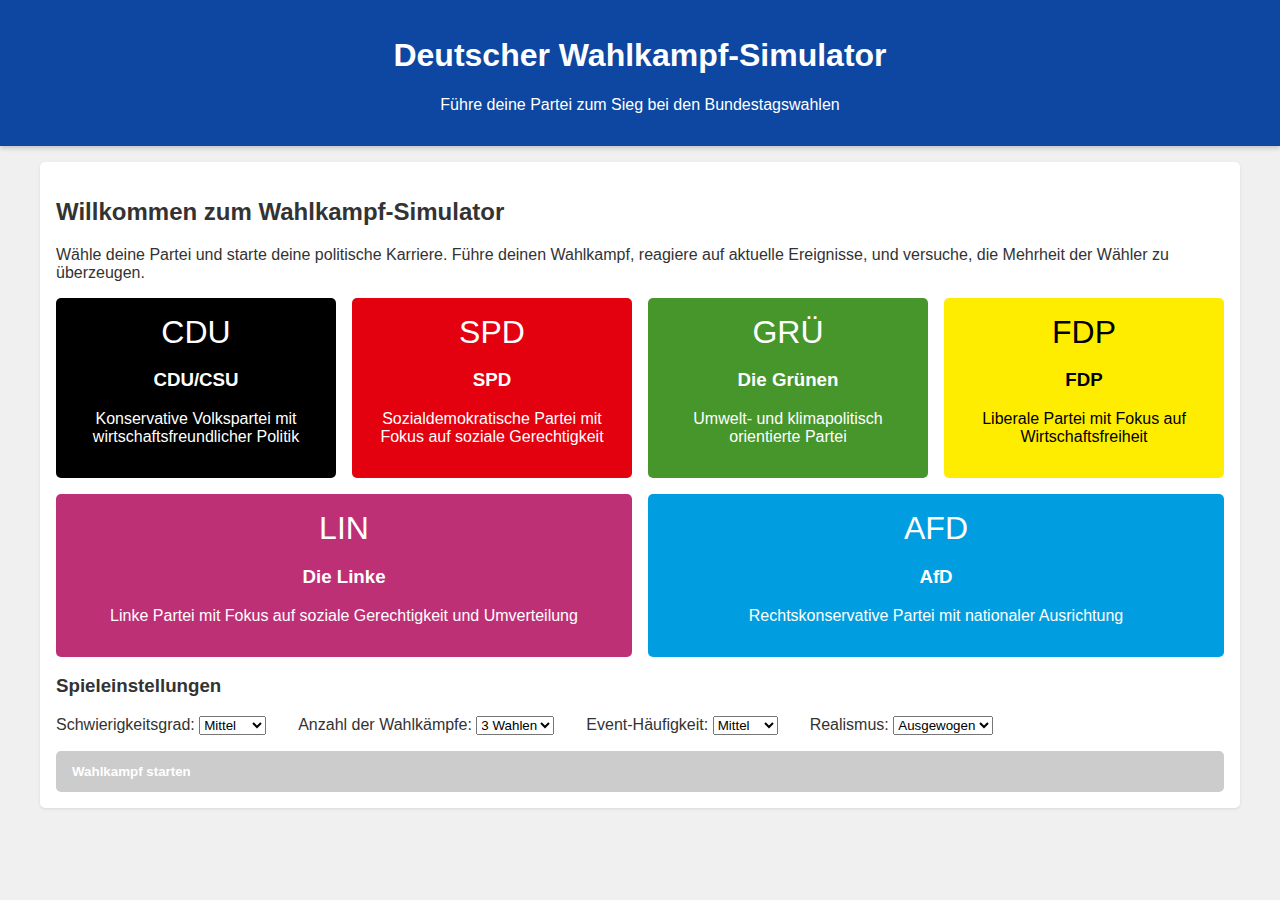
==== WahlkampfSimulator/index.html @ 207a53e6 "Add files via upload" ====
<!DOCTYPE html>
<html lang="de">
<head>
    <meta charset="UTF-8">
    <meta name="viewport" content="width=device-width, initial-scale=1.0">
    <title>Deutscher Wahlkampf-Simulator</title>
    <link rel="stylesheet" href="index.css">
    <link rel="stylesheet" href="staff.css">
</head>
<body>
    <header>
        <h1>Deutscher Wahlkampf-Simulator</h1>
        <p>Führe deine Partei zum Sieg bei den Bundestagswahlen</p>
    </header>
    
    <main>
        <div id="start-screen" class="panel">
            <h2>Willkommen zum Wahlkampf-Simulator</h2>
            <p>Wähle deine Partei und starte deine politische Karriere. Führe deinen Wahlkampf, reagiere auf aktuelle Ereignisse, und versuche, die Mehrheit der Wähler zu überzeugen.</p>
            
            <div class="party-selection">
                <div class="party-card cdu" data-party="cdu" onclick="selectParty('cdu')">
                    <div class="party-icon">CDU</div>
                    <h3>CDU/CSU</h3>
                    <p>Konservative Volkspartei mit wirtschaftsfreundlicher Politik</p>
                </div>
                <div class="party-card spd" data-party="spd" onclick="selectParty('spd')">
                    <div class="party-icon">SPD</div>
                    <h3>SPD</h3>
                    <p>Sozialdemokratische Partei mit Fokus auf soziale Gerechtigkeit</p>
                </div>
                <div class="party-card gruene" data-party="gruene" onclick="selectParty('gruene')">
                    <div class="party-icon">GRÜ</div>
                    <h3>Die Grünen</h3>
                    <p>Umwelt- und klimapolitisch orientierte Partei</p>
                </div>
                <div class="party-card fdp" data-party="fdp" onclick="selectParty('fdp')">
                    <div class="party-icon">FDP</div>
                    <h3>FDP</h3>
                    <p>Liberale Partei mit Fokus auf Wirtschaftsfreiheit</p>
                </div>
                <div class="party-card linke" data-party="linke" onclick="selectParty('linke')">
                    <div class="party-icon">LIN</div>
                    <h3>Die Linke</h3>
                    <p>Linke Partei mit Fokus auf soziale Gerechtigkeit und Umverteilung</p>
                </div>
                <div class="party-card afd" data-party="afd" onclick="selectParty('afd')">
                    <div class="party-icon">AFD</div>
                    <h3>AfD</h3>
                    <p>Rechtskonservative Partei mit nationaler Ausrichtung</p>
                </div>
            </div>
            
            <div class="settings">
                <h3>Spieleinstellungen</h3>
                <div style="display: flex; gap: 2rem; flex-wrap: wrap;">
                    <div>
                        <label for="difficulty">Schwierigkeitsgrad:</label>
                        <select id="difficulty">
                            <option value="easy">Leicht</option>
                            <option value="medium" selected>Mittel</option>
                            <option value="hard">Schwer</option>
                        </select>
                    </div><div>
                        <label for="campaigns">Anzahl der Wahlkämpfe:</label>
                        <select id="campaigns">
                            <option value="1">1 Wahl</option>
                            <option value="3" selected>3 Wahlen</option>
                            <option value="5">5 Wahlen</option>
                        </select>
                    </div>
                    <div>
                        <label for="events">Event-Häufigkeit:</label>
                        <select id="events">
                            <option value="low">Niedrig</option>
                            <option value="medium" selected>Mittel</option>
                            <option value="high">Hoch</option>
                        </select>
                    </div>
                    <div>
                        <label for="realism">Realismus:</label>
                        <select id="realism">
                            <option value="arcade">Arcade</option>
                            <option value="balanced" selected>Ausgewogen</option>
                            <option value="simulation">Simulation</option>
                        </select>
                    </div>
                </div>
            </div>
            
            <button id="start-game" class="action-btn" style="margin-top: 1rem; width: 100%;" onclick="startGame()">Wahlkampf starten</button>
        </div>
        
        <div id="game-screen" class="game-container" style="display: none;">
            <div class="dashboard">
                <div class="main-panel panel">
                    <div class="party-info">
                        <h2 id="party-name">CDU/CSU</h2>
                        <p id="current-turn">Wahlkampf 2025: 18 Monate bis zur Wahl</p>
                    </div>
                    
                    <div class="resources">
                        <div class="resource">
                            <div>Budget</div>
                            <div id="budget">2.500.000 €</div>
                        </div>
                        <div class="resource">
                            <div>Mitglieder</div>
                            <div id="members">300.000</div>
                        </div>
                        <div class="resource">
                            <div>Umfragewerte</div>
                            <div id="polls">32%</div>
                        </div>
                        <div class="resource">
                            <div>Medienresonanz</div>
                            <div id="media">Mittel</div>
                        </div>
                        <div class="resource">
                            <div>Spenden</div>
                            <div id="donations">+ 125.000 €/Monat</div>
                        </div>
                    </div>
                    
                    <h3>Aktionen</h3>
                    <div class="actions">
                        <button class="action-btn" data-action="campaign" onclick="showActionModal('campaign')">
                            Wahlkampfveranstaltung
                            <span>150.000 €</span>
                        </button>
                        <button class="action-btn" data-action="ads" onclick="showActionModal('ads')">
                            Werbekampagne starten
                            <span>250.000 €</span>
                        </button>
                        <button class="action-btn" data-action="policy" onclick="showActionModal('policy')">
                            Positionspapier verfassen
                            <span>50.000 €</span>
                        </button>
                        <button class="action-btn" data-action="recruit" onclick="showActionModal('recruit')">
                            Mitgliederrekrutierung
                            <span>100.000 €</span>
                        </button>
                        <button class="action-btn" data-action="negative" onclick="showActionModal('negative')">
                            Negativkampagne
                            <span>180.000 €</span>
                        </button>
                        <button class="action-btn" data-action="scandal" onclick="showActionModal('scandal')">
                            Skandal bekämpfen
                            <span>200.000 €</span>
                        </button>
                        <button class="action-btn" data-action="fundraiser" onclick="showActionModal('fundraiser')">
                            Spendengala organisieren
                            <span>75.000 €</span>
                        </button>
                        <button class="action-btn" data-action="debate" onclick="showActionModal('debate')">
                            TV-Debatte vorbereiten
                            <span>120.000 €</span>
                        </button>
                        <button class="action-btn" data-action="research" onclick="showActionModal('research')">
                            Meinungsforschung
                            <span>80.000 €</span>
                        </button>
                        <button class="action-btn" data-action="coalition" onclick="showActionModal('coalition')">
                            Koalitionsaussage
                            <span>30.000 €</span>
                        </button>
                    </div>
                    
                    <div class="tab-container">
                        <div class="tabs">
                            <div class="tab active" data-tab="events" onclick="changeTab('events')">Ereignisse</div>
                            <div class="tab" data-tab="staff" onclick="changeTab('staff')">Personal</div>
                            <div class="tab" data-tab="issues" onclick="changeTab('issues')">Themen</div>
                            <div class="tab" data-tab="regions" onclick="changeTab('regions')">Bundesländer</div>
                            <div class="tab" data-tab="relations" onclick="changeTab('relations')">Parteien</div>
                        </div>
                        
                        <div class="tab-content active" data-tab="events">
                            <h3>Aktuelle Ereignisse</h3>
                            <div class="event-log">
                                <div class="log-entry">Der Wahlkampf hat begonnen. Als erste Amtshandlung hast du ein Wahlkampfteam zusammengestellt.</div>
                            </div>
                        </div>
                        
<!-- Staff Section Update -->
<div class="tab-content" data-tab="staff">
    <div class="staff-header">
        <h3>Wahlkampfteam</h3>
        <div class="staff-header-actions">
            <button class="action-btn" onclick="showStaffMarket()">Neues Personal einstellen</button>
            <span class="team-stats">Gesamtstärke: <span id="team-strength">28</span>/40</span>
        </div>
        <p>Organisiere dein Team effektiv, um deine Kampagne zum Erfolg zu führen.</p>
    </div>
    
    <div class="staff-control-panel">
        <div class="staff-filters">
            <select id="staff-sort" onchange="sortStaff()">
                <option value="role">Nach Position</option>
                <option value="skill">Nach Fähigkeit</option>
                <option value="salary">Nach Gehalt</option>
                <option value="exp">Nach Erfahrung</option>
            </select>
            <div class="search-box">
                <input type="text" id="staff-search" placeholder="Personal suchen..." oninput="filterStaff()">
                <i class="search-icon">🔍</i>
            </div>
        </div>
        <div class="staff-budget">
            <div>Personalkosten: <span id="staff-total-cost">130.000 €</span> pro Monat</div>
            <div class="budget-bar">
                <div class="budget-fill" style="width: 35%;"></div>
            </div>
        </div>
    </div>
    
    <div class="staff-container">
        <div class="staff-list" id="active-staff-list">
            <!-- Dynamic content will be generated by JavaScript -->
        </div>
    </div>
    
    <div class="staff-details-panel">
        <h4>Personal-Details</h4>
        <div class="staff-details-content" id="staff-details">
            <p>Wähle eine Person aus, um Details anzuzeigen.</p>
        </div>
    </div>
    
    <div class="staff-training-panel">
        <h4>Personal entwickeln</h4>
        <div class="training-options">
            <button class="training-option" data-type="leadership" onclick="trainStaff('leadership')">
                <div class="training-icon">👔</div>
                <div class="training-info">
                    <span class="training-title">Führungstraining</span>
                    <span class="training-cost">50.000 €</span>
                </div>
            </button>
            <button class="training-option" data-type="media" onclick="trainStaff('media')">
                <div class="training-icon">📱</div>
                <div class="training-info">
                    <span class="training-title">Medientraining</span>
                    <span class="training-cost">35.000 €</span>
                </div>
            </button>
            <button class="training-option" data-type="strategy" onclick="trainStaff('strategy')">
                <div class="training-icon">📊</div>
                <div class="training-info">
                    <span class="training-title">Strategietraining</span>
                    <span class="training-cost">40.000 €</span>
                </div>
            </button>
            <button class="training-option" data-type="field" onclick="trainStaff('field')">
                <div class="training-icon">🚗</div>
                <div class="training-info">
                    <span class="training-title">Feldeinsatztraining</span>
                    <span class="training-cost">25.000 €</span>
                </div>
            </button>
        </div>
    </div>
</div>

<!-- Staff Market Modal -->
<div id="staff-market-modal" class="modal">
    <div class="modal-content staff-market-content">
        <div class="modal-header">
            <h3>Personal einstellen</h3>
            <span class="close-btn" onclick="closeStaffMarket()">&times;</span>
        </div>
        <div class="staff-market-filters">
            <select id="market-filter-role">
                <option value="all">Alle Positionen</option>
                <option value="strategy">Strategen</option>
                <option value="media">Medienprofis</option>
                <option value="field">Kampagnenkoordinatoren</option>
                <option value="finance">Finanzexperten</option>
            </select>
            <div class="market-budget">
                <span>Verfügbares Budget: </span>
                <span id="available-hiring-budget">2.500.000 €</span>
            </div>
        </div>
        
        <div class="staff-candidates-list" id="staff-candidates">
            <!-- Will be populated dynamically -->
        </div>
        
        <div class="staff-market-footer">
            <button class="action-btn" onclick="refreshCandidates()">Neue Kandidaten (25.000 €)</button>
            <button class="action-btn" onclick="closeStaffMarket()">Schließen</button>
        </div>
    </div>
</div>

<!-- Staff Detail Modal -->
<div id="staff-detail-modal" class="modal">
    <div class="modal-content staff-detail-content">
        <div class="modal-header">
            <h3 id="detail-staff-name">Mitarbeiter-Details</h3>
            <span class="close-btn" onclick="closeStaffDetailModal()">&times;</span>
        </div>
        <div class="staff-detail-container" id="detail-container">
            <!-- Will be populated dynamically -->
        </div>
        <div class="staff-detail-footer">
            <button class="action-btn danger-btn" id="fire-staff-btn" onclick="fireStaff()">Entlassen</button>
            <button class="action-btn" onclick="closeStaffDetailModal()">Schließen</button>
        </div>
    </div>
</div>
                        
                        <div class="tab-content" data-tab="issues">
                            <h3>Politische Themen</h3>
                            <p>Positioniere deine Partei zu wichtigen Themen und reagiere auf aktuelle Debatten.</p>
                            
                            <div class="issue-grid">
                                <div class="issue-card" data-issue="economy">
                                    <div class="issue-title">Wirtschaft & Steuern</div>
                                    <div class="issue-description">Aktuelle Position: Steuerentlastungen für mittlere Einkommen, Förderung des Mittelstands</div>
                                </div>
                                <div class="issue-card" data-issue="environment">
                                    <div class="issue-title">Umwelt & Klima</div>
                                    <div class="issue-description">Aktuelle Position: Moderate Klimapolitik mit Fokus auf Innovation statt Verbote</div>
                                </div>
                                <div class="issue-card" data-issue="social">
                                    <div class="issue-title">Soziales & Rente</div>
                                    <div class="issue-description">Aktuelle Position: Beibehaltung des aktuellen Rentensystems mit kleinen Anpassungen</div>
                                </div>
                                <div class="issue-card" data-issue="security">
                                    <div class="issue-title">Innere Sicherheit</div>
                                    <div class="issue-description">Aktuelle Position: Stärkung von Polizei und Sicherheitsbehörden</div>
                                </div>
                                <div class="issue-card" data-issue="migration">
                                    <div class="issue-title">Migration</div>
                                    <div class="issue-description">Aktuelle Position: Gesteuerte Einwanderung nach wirtschaftlichen Kriterien</div>
                                </div>
                                <div class="issue-card" data-issue="digital">
                                    <div class="issue-title">Digitalisierung</div>
                                    <div class="issue-description">Aktuelle Position: Ausbau der digitalen Infrastruktur, Förderung von Startups</div>
                                </div>
                            </div>
                        </div>
                        
                        <div class="tab-content" data-tab="regions">
                            <h3>Bundesländer</h3>
                            <p>Verfolge deine Umfragewerte in den verschiedenen Bundesländern und plane regionale Kampagnen.</p>
                            
                            <div class="states-map">
                                <div class="state">
                                    <div class="state-name">Bayern</div>
                                    <div class="state-value">45% Zustimmung</div>
                                </div>
                                <div class="state">
                                    <div class="state-name">Baden-Württemberg</div>
                                    <div class="state-value">38% Zustimmung</div>
                                </div>
                                <div class="state">
                                    <div class="state-name">NRW</div>
                                    <div class="state-value">33% Zustimmung</div>
                                </div>
                                <div class="state">
                                    <div class="state-name">Hessen</div>
                                    <div class="state-value">35% Zustimmung</div>
                                </div>
                                <div class="state">
                                    <div class="state-name">Niedersachsen</div>
                                    <div class="state-value">28% Zustimmung</div>
                                </div>
                                <div class="state">
                                    <div class="state-name">Rheinland-Pfalz</div>
                                    <div class="state-value">30% Zustimmung</div>
                                </div>
                                <div class="state">
                                    <div class="state-name">Sachsen</div>
                                    <div class="state-value">27% Zustimmung</div>
                                </div>
                                <div class="state">
                                    <div class="state-name">Brandenburg</div>
                                    <div class="state-value">22% Zustimmung</div>
                                </div>
                                <div class="state">
                                    <div class="state-name">Sachsen-Anhalt</div>
                                    <div class="state-value">25% Zustimmung</div>
                                </div>
                                <div class="state">
                                    <div class="state-name">Thüringen</div>
                                    <div class="state-value">24% Zustimmung</div>
                                </div>
                                <div class="state">
                                    <div class="state-name">Schleswig-Holstein</div>
                                    <div class="state-value">31% Zustimmung</div>
                                </div>
                                <div class="state">
                                    <div class="state-name">Saarland</div>
                                    <div class="state-value">34% Zustimmung</div>
                                </div>
                                <div class="state">
                                    <div class="state-name">Berlin</div>
                                    <div class="state-value">18% Zustimmung</div>
                                </div>
                                <div class="state">
                                    <div class="state-name">Bremen</div>
                                    <div class="state-value">22% Zustimmung</div>
                                </div>
                                <div class="state">
                                    <div class="state-name">Hamburg</div>
                                    <div class="state-value">26% Zustimmung</div>
                                </div>
                                <div class="state">
                                    <div class="state-name">Mecklenburg-Vorpommern</div>
                                    <div class="state-value">23% Zustimmung</div>
                                </div>
                            </div>
                        </div>
                        
                        <!-- Parteibeziehungen Tab -->
                        <div class="tab-content" data-tab="relations">
                            <h3>Parteibeziehungen</h3>
                            <p>Übersicht über deine Beziehungen zu anderen Parteien und Koalitionsausschlüsse.</p>
                            
                            <div id="party-relations">
                                <!-- Wird dynamisch mit Beziehungen zu anderen Parteien gefüllt -->
                            </div>
                            
                            <div class="coalition-tab">
                                <h4>Koalitionsausschlüsse</h4>
                                <p>Aktuelle Ausschlüsse: <span id="coalition-exclusions">Keine</span></p>
                                
                                <div class="coalition-exclusion-options">
                                    <!-- Wird dynamisch mit möglichen Koalitionsausschlüssen gefüllt -->
                                </div>
                            </div>
                        </div>
                    </div>
                </div>
                
                <div class="sidebar panel">
                    <h3>Aktuelle Umfragen</h3>
                    <div class="poll-results">
                        <div class="poll-bar">
                            <div class="poll-label">CDU/CSU</div>
                            <div class="poll-progress">
                                <div class="progress-bar cdu" style="width: 32%;"></div>
                            </div>
                            <div class="poll-percentage">32%</div>
                        </div>
                        <div class="poll-bar">
                            <div class="poll-label">SPD</div>
                            <div class="poll-progress">
                                <div class="progress-bar spd" style="width: 25%;"></div>
                            </div>
                            <div class="poll-percentage">25%</div>
                        </div>
                        <div class="poll-bar">
                            <div class="poll-label">Grüne</div>
                            <div class="poll-progress">
                                <div class="progress-bar gruene" style="width: 18%;"></div>
                            </div>
                            <div class="poll-percentage">18%</div>
                        </div>
                        <div class="poll-bar">
                            <div class="poll-label">FDP</div>
                            <div class="poll-progress">
                                <div class="progress-bar fdp" style="width: 10%;"></div>
                            </div>
                            <div class="poll-percentage">10%</div>
                        </div>
                        <div class="poll-bar">
                            <div class="poll-label">AfD</div>
                            <div class="poll-progress">
                                <div class="progress-bar afd" style="width: 10%;"></div>
                            </div>
                            <div class="poll-percentage">10%</div>
                        </div>
                        <div class="poll-bar">
                            <div class="poll-label">Linke</div>
                            <div class="poll-progress">
                                <div class="progress-bar linke" style="width: 5%;"></div>
                            </div>
                            <div class="poll-percentage">5%</div>
                        </div>
                    </div>
                    
                    <div style="margin-top: 2rem;">
                        <h3>Kalender</h3>
                        <div id="calendar-info">
                            <strong>Monat:</strong> Januar 2025<br>
                            <strong>Zeit bis zur Wahl:</strong> 18 Monate<br>
                            <strong>Nächste Debatte:</strong> In 3 Monaten<br>
                            <strong>Wichtige Ereignisse:</strong> Parteitag in 2 Monaten
                        </div>
                    </div>
                    
                    <div style="margin-top: 1rem; display: flex; justify-content: flex-end;">
                        <button id="next-turn" class="action-btn" onclick="nextTurn()">Nächster Monat →</button>
                    </div>
                </div>
            </div>
        </div>
        
        <!-- Modals -->
        <div id="event-modal" class="modal">
            <div class="modal-content">
                <div class="modal-header">
                    <h3>Neues Ereignis</h3>
                    <span class="close-btn" onclick="closeModals()">&times;</span>
                </div>
                <div id="event-content">
                    <!-- Dynamisch befüllt je nach Ereignis -->
                </div>
            </div>
        </div>
        
        <div id="action-modal" class="modal">
            <div class="modal-content">
                <div class="modal-header">
                    <h3 id="action-title">Aktion durchführen</h3>
                    <span class="close-btn" onclick="closeModals()">&times;</span>
                </div>
                <div id="action-content">
                    <!-- Dynamisch befüllt je nach Aktion -->
                </div>
            </div>
        </div>
        
        <div id="election-modal" class="modal">
            <div class="modal-content">
                <div class="modal-header">
                    <h3>Wahlergebnisse</h3>
                    <span class="close-btn" onclick="closeModals()">&times;</span>
                </div>
                <div class="election-results">
                    <div class="winner-banner">
                        <h2>Wahlergebnis 2025</h2>
                        <h3>CDU/CSU wird stärkste Kraft mit 33.5%</h3>
                    </div>
                    
                    <div class="poll-results">
                        <div class="poll-bar">
                            <div class="poll-label">CDU/CSU</div>
                            <div class="poll-progress">
                                <div class="progress-bar cdu" style="width: 33.5%;"></div>
                            </div>
                            <div class="poll-percentage">33.5%</div>
                        </div>
                        <div class="poll-bar">
                            <div class="poll-label">SPD</div>
                            <div class="poll-progress">
                                <div class="progress-bar spd" style="width: 25.5%;"></div>
                            </div>
                            <div class="poll-percentage">25.5%</div>
                        </div>
                        <div class="poll-bar">
                            <div class="poll-label">Grüne</div>
                            <div class="poll-progress">
                                <div class="progress-bar gruene" style="width: 17.8%;"></div>
                            </div>
                            <div class="poll-percentage">17.8%</div>
                        </div>
                        <div class="poll-bar">
                            <div class="poll-label">FDP</div>
                            <div class="poll-progress">
                                <div class="progress-bar fdp" style="width: 9.5%;"></div>
                            </div>
                            <div class="poll-percentage">9.5%</div>
                        </div>
                        <div class="poll-bar">
                            <div class="poll-label">AfD</div>
                            <div class="poll-progress">
                                <div class="progress-bar afd" style="width: 9.2%;"></div>
                            </div>
                            <div class="poll-percentage">9.2%</div>
                        </div>
                        <div class="poll-bar">
                            <div class="poll-label">Linke</div>
                            <div class="poll-progress">
                                <div class="progress-bar linke" style="width: 4.5%;"></div>
                            </div>
                            <div class="poll-percentage">4.5%</div>
                        </div>
                    </div>
                    
                    <h3 style="margin-top: 1.5rem;">Koalitionsoptionen</h3>
                    <div class="coalition-options">
                        <!-- Dynamisch befüllt je nach Wahlergebnis -->
                    </div>
                    
                    <button id="continue-game" class="action-btn" style="margin-top: 1.5rem; width: 100%;" onclick="continueAfterElection()">Zum nächsten Wahlkampf</button>
                </div>
            </div>
        </div>
        
        <div id="notification" class="notification"></div>
    </main>
    <script src="index.js"></script>
    <script src="staff.js"></script>
</body>
</html>
---- WahlkampfSimulator/index.css ----
:root {
    --cdu-color: #000000;
    --spd-color: #E3000F;
    --gruene-color: #46962b;
    --fdp-color: #FFED00;
    --linke-color: #BE3075;
    --afd-color: #009EE0;
    --primary-color: #0d47a1;
    --secondary-color: #f5f5f5;
    --animation-speed: 0.3s;
}

@keyframes fadeIn {
    from { opacity: 0; }
    to { opacity: 1; }
}

@keyframes slideInUp {
    from { 
        transform: translateY(20px); 
        opacity: 0;
    }
    to { 
        transform: translateY(0); 
        opacity: 1;
    }
}

@keyframes slideInLeft {
    from { 
        transform: translateX(-20px); 
        opacity: 0;
    }
    to { 
        transform: translateX(0); 
        opacity: 1;
    }
}

@keyframes pulse {
    0% { transform: scale(1); }
    50% { transform: scale(1.05); }
    100% { transform: scale(1); }
}

@keyframes progressFill {
    from { width: 0; }
    to { width: var(--target-width); }
}

@keyframes shake {
    0% { transform: translateX(0); }
    25% { transform: translateX(-5px); }
    50% { transform: translateX(5px); }
    75% { transform: translateX(-5px); }
    100% { transform: translateX(0); }
}

@keyframes fall {
    0% { transform: translateY(-100vh); }
    100% { transform: translateY(100vh); }
}

body {
    font-family: 'Segoe UI', Tahoma, Geneva, Verdana, sans-serif;
    margin: 0;
    padding: 0;
    background-color: #f0f0f0;
    color: #333;
}

header {
    background-color: var(--primary-color);
    color: white;
    padding: 1rem;
    text-align: center;
    box-shadow: 0 2px 5px rgba(0, 0, 0, 0.2);
    animation: slideInUp var(--animation-speed) ease-out;
}

main {
    max-width: 1200px;
    margin: 0 auto;
    padding: 1rem;
    animation: fadeIn 0.5s ease-out;
}

.dashboard {
    display: grid;
    grid-template-columns: 3fr 1fr;
    gap: 1rem;
    margin-bottom: 1rem;
}

.game-container {
    display: flex;
    flex-direction: column;
    gap: 1rem;
}

.panel {
    background-color: white;
    border-radius: 5px;
    padding: 1rem;
    box-shadow: 0 1px 3px rgba(0, 0, 0, 0.1);
    transition: box-shadow 0.3s, transform 0.3s;
}

.panel:hover {
    box-shadow: 0 4px 8px rgba(0, 0, 0, 0.15);
}:root {
    --cdu-color: #000000;
    --spd-color: #E3000F;
    --gruene-color: #46962b;
    --fdp-color: #FFED00;
    --linke-color: #BE3075;
    --afd-color: #009EE0;
    --primary-color: #0d47a1;
    --secondary-color: #f5f5f5;
    --animation-speed: 0.3s;
}

@keyframes fadeIn {
    from { opacity: 0; }
    to { opacity: 1; }
}

@keyframes slideInUp {
    from { 
        transform: translateY(20px); 
        opacity: 0;
    }
    to { 
        transform: translateY(0); 
        opacity: 1;
    }
}

@keyframes slideInLeft {
    from { 
        transform: translateX(-20px); 
        opacity: 0;
    }
    to { 
        transform: translateX(0); 
        opacity: 1;
    }
}

@keyframes pulse {
    0% { transform: scale(1); }
    50% { transform: scale(1.05); }
    100% { transform: scale(1); }
}

@keyframes progressFill {
    from { width: 0; }
    to { width: var(--target-width); }
}

@keyframes shake {
    0% { transform: translateX(0); }
    25% { transform: translateX(-5px); }
    50% { transform: translateX(5px); }
    75% { transform: translateX(-5px); }
    100% { transform: translateX(0); }
}

@keyframes fall {
    0% { transform: translateY(-100vh); }
    100% { transform: translateY(100vh); }
}

body {
    font-family: 'Segoe UI', Tahoma, Geneva, Verdana, sans-serif;
    margin: 0;
    padding: 0;
    background-color: #f0f0f0;
    color: #333;
}

header {
    background-color: var(--primary-color);
    color: white;
    padding: 1rem;
    text-align: center;
    box-shadow: 0 2px 5px rgba(0, 0, 0, 0.2);
    animation: slideInUp var(--animation-speed) ease-out;
}

main {
    max-width: 1200px;
    margin: 0 auto;
    padding: 1rem;
    animation: fadeIn 0.5s ease-out;
}

.dashboard {
    display: grid;
    grid-template-columns: 3fr 1fr;
    gap: 1rem;
    margin-bottom: 1rem;
}

.game-container {
    display: flex;
    flex-direction: column;
    gap: 1rem;
}

.panel {
    background-color: white;
    border-radius: 5px;
    padding: 1rem;
    box-shadow: 0 1px 3px rgba(0, 0, 0, 0.1);
    transition: box-shadow 0.3s, transform 0.3s;
}

.panel:hover {
    box-shadow: 0 4px 8px rgba(0, 0, 0, 0.15);
}

.party-selection {
    display: flex;
    flex-wrap: wrap;
    gap: 1rem;
    margin-bottom: 1rem;
}

.party-card {
    flex: 1;
    min-width: 200px;
    border-radius: 5px;
    padding: 1rem;
    color: white;
    cursor: pointer;
    transition: transform var(--animation-speed), box-shadow var(--animation-speed), opacity var(--animation-speed);
    text-align: center;
    opacity: 0.9;
}

.party-card:hover {
    transform: translateY(-5px);
    box-shadow: 0 5px 15px rgba(0, 0, 0, 0.2);
    opacity: 1;
}

.party-card.selected {
    border: 3px solid white;
    box-shadow: 0 5px 15px rgba(0, 0, 0, 0.3);
    animation: pulse 1s ease-in-out;
    opacity: 1;
}

.party-icon {
    font-size: 2rem;
    margin-bottom: 0.5rem;
    transition: transform 0.2s;
}

.party-card:hover .party-icon {
    transform: scale(1.1);
}

.cdu { background-color: var(--cdu-color); color: white; }
.spd { background-color: var(--spd-color); }
.gruene { background-color: var(--gruene-color); }
.fdp { background-color: var(--fdp-color); color: black; }
.linke { background-color: var(--linke-color); }
.afd { background-color: var(--afd-color); }

.resources {
    display: flex;
    justify-content: space-between;
    margin-bottom: 1rem;
    flex-wrap: wrap;
}

.resource {
    background-color: var(--secondary-color);
    padding: 0.5rem 1rem;
    border-radius: 15px;
    box-shadow: 0 1px 2px rgba(0, 0, 0, 0.1);
    min-width: 120px;
    margin: 0.25rem;
    text-align: center;
    transition: transform 0.2s, box-shadow 0.2s;
}

.resource:hover {
    transform: translateY(-2px);
    box-shadow: 0 2px 5px rgba(0, 0, 0, 0.15);
}

.resource.updated {
    animation: pulse 0.5s ease-in-out;
}

.actions {
    display: grid;
    grid-template-columns: repeat(auto-fill, minmax(250px, 1fr));
    gap: 1rem;
    margin-bottom: 1rem;
}

.action-btn {
    background-color: var(--primary-color);
    color: white;
    border: none;
    padding: 0.8rem 1rem;
    border-radius: 5px;
    cursor: pointer;
    transition: background-color 0.2s, transform 0.2s, box-shadow 0.2s;
    font-weight: bold;
    display: flex;
    align-items: center;
    justify-content: space-between;
}

.action-btn:hover {
    background-color: #0a3880;
    transform: translateY(-2px);
    box-shadow: 0 3px 8px rgba(0, 0, 0, 0.2);
}

.action-btn:active {
    transform: translateY(1px);
    box-shadow: 0 1px 3px rgba(0, 0, 0, 0.2);
}

.action-btn:disabled {
    background-color: #ccc;
    cursor: not-allowed;
    transform: none;
    box-shadow: none;
}

.event-log {
    max-height: 300px;
    overflow-y: auto;
    padding: 0.5rem;
    background-color: #f9f9f9;
    border: 1px solid #ddd;
    border-radius: 5px;
}

.log-entry {
    margin-bottom: 0.5rem;
    padding: 0.5rem;
    border-left: 3px solid #ddd;
    animation: slideInLeft 0.3s ease-out;
}

.log-entry.important {
    border-left-color: #e74c3c;
    background-color: #fcf0f0;
    animation: slideInLeft 0.3s ease-out, pulse 1s ease-in-out;
}

.poll-results {
    display: flex;
    flex-direction: column;
    gap: 0.5rem;
}

.poll-bar {
    display: flex;
    align-items: center;
    gap: 0.5rem;
}

.poll-label {
    min-width: 80px;
    font-weight: bold;
}

.poll-progress {
    flex-grow: 1;
    height: 20px;
    border-radius: 10px;
    overflow: hidden;
    background-color: #e0e0e0;
}

.poll-percentage {
    min-width: 50px;
    text-align: right;
    transition: all 0.5s ease-out;
}

.progress-bar {
    height: 100%;
    transition: width 1s ease-in-out;
}

.modal {
    display: none;
    position: fixed;
    top: 0;
    left: 0;
    width: 100%;
    height: 100%;
    background-color: rgba(0, 0, 0, 0.7);
    z-index: 100;
    justify-content: center;
    align-items: center;
    opacity: 0;
    transition: opacity 0.3s ease;
}

.modal.show {
    opacity: 1;
}

.modal-content {
    background-color: white;
    border-radius: 5px;
    padding: 2rem;
    max-width: 600px;
    max-height: 80vh;
    overflow-y: auto;
    box-shadow: 0 5px 20px rgba(0, 0, 0, 0.3);
    transform: scale(0.9);
    opacity: 0;
    transition: transform 0.3s ease, opacity 0.3s ease;
}

.modal.show .modal-content {
    transform: scale(1);
    opacity: 1;
}

.modal-header {
    display: flex;
    justify-content: space-between;
    align-items: center;
    margin-bottom: 1rem;
}

.close-btn {
    cursor: pointer;
    font-size: 1.5rem;
    color: #777;
    transition: color 0.2s, transform 0.2s;
}

.close-btn:hover {
    color: #333;
    transform: scale(1.1);
}

.tab-container {
    margin-top: 1rem;
}

.tabs {
    display: flex;
    border-bottom: 1px solid #ddd;
    margin-bottom: 1rem;
}

.tab {
    padding: 0.5rem 1rem;
    cursor: pointer;
    border-bottom: 2px solid transparent;
    transition: border-color 0.3s, color 0.3s;
}

.tab:hover {
    border-bottom-color: #aaa;
}

.tab.active {
    border-bottom-color: var(--primary-color);
    font-weight: bold;
    color: var(--primary-color);
}

.tab-content {
    display: none;
    opacity: 0;
    transform: translateY(10px);
    transition: opacity 0.3s, transform 0.3s;
}

.tab-content.active {
    display: block;
    opacity: 1;
    transform: translateY(0);
    animation: fadeIn 0.3s ease-out;
}

.issue-grid {
    display: grid;
    grid-template-columns: 1fr 1fr;
    gap: 1rem;
}

.issue-card {
    border: 1px solid #ddd;
    border-radius: 5px;
    padding: 1rem;
    cursor: pointer;
    transition: background-color 0.2s, transform 0.2s, box-shadow 0.2s;
}

.issue-card:hover {
    background-color: #f5f7fa;
    transform: translateY(-3px);
    box-shadow: 0 3px 8px rgba(0, 0, 0, 0.1);
}

.issue-title {
    font-weight: bold;
    margin-bottom: 0.5rem;
}

.issue-description {
    font-size: 0.9rem;
    color: #666;
    margin-bottom: 1rem;
}

.position-slider {
    margin-top: 1rem;
    padding-top: 0.5rem;
    border-top: 1px solid #eee;
}

.position-labels {
    display: flex;
    justify-content: space-between;
    margin-bottom: 0.25rem;
    font-size: 0.8rem;
}

.position-value {
    font-weight: bold;
    transition: all 0.3s ease;
}

.position-value.changed {
    animation: pulse 0.5s ease-in-out;
    color: var(--primary-color);
}

.position-range {
    width: 100%;
    margin-bottom: 0.5rem;
    cursor: pointer;
}

.position-strength {
    display: flex;
    justify-content: space-between;
    align-items: center;
    font-size: 0.8rem;
    margin-top: 0.5rem;
}

.position-strengthen {
    background-color: var(--primary-color);
    color: white;
    border: none;
    padding: 0.25rem 0.5rem;
    border-radius: 3px;
    cursor: pointer;
    font-size: 0.8rem;
    transition: background-color 0.2s, transform 0.2s;
}

.position-strengthen:hover {
    background-color: #0a3880;
    transform: scale(1.05);
}

.position-strengthen:active {
    transform: scale(0.95);
}

.states-map {
    display: grid;
    grid-template-columns: repeat(4, 1fr);
    gap: 0.5rem;
    margin-top: 1rem;
}

.state {
    border: 1px solid #ddd;
    border-radius: 5px;
    padding: 0.5rem;
    cursor: pointer;
    transition: background-color 0.2s, transform 0.2s, box-shadow 0.2s;
    text-align: center;
}

.state:hover {
    background-color: #f5f7fa;
    transform: translateY(-3px);
    box-shadow: 0 3px 8px rgba(0, 0, 0, 0.1);
}

.state-name {
    font-weight: bold;
    margin-bottom: 0.25rem;
}

.state-value {
    font-size: 0.8rem;
    color: #666;
}

.staff-list {
    display: grid;
    grid-template-columns: repeat(auto-fill, minmax(200px, 1fr));
    gap: 1rem;
}

.staff-card {
    border: 1px solid #ddd;
    border-radius: 5px;
    padding: 1rem;
    display: flex;
    flex-direction: column;
    align-items: center;
    transition: transform 0.2s, box-shadow 0.2s;
}

.staff-card:hover {
    transform: translateY(-3px);
    box-shadow: 0 3px 8px rgba(0, 0, 0, 0.1);
}

.staff-avatar {
    width: 60px;
    height: 60px;
    background-color: #ddd;
    border-radius: 50%;
    display: flex;
    align-items: center;
    justify-content: center;
    margin-bottom: 0.5rem;
    font-size: 1.5rem;
    color: #666;
    transition: transform 0.2s;
}

.staff-card:hover .staff-avatar {
    transform: scale(1.1);
}

.staff-name {
    font-weight: bold;
    margin-bottom: 0.25rem;
}

.staff-role {
    font-size: 0.8rem;
    color: #666;
    margin-bottom: 0.5rem;
}

.staff-stats {
    display: flex;
    justify-content: space-between;
    width: 100%;
    font-size: 0.8rem;
}

.notification {
    position: fixed;
    top: 1rem;
    right: 1rem;
    background-color: #333;
    color: white;
    padding: 1rem;
    border-radius: 5px;
    box-shadow: 0 3px 10px rgba(0, 0, 0, 0.2);
    z-index: 1000;
    max-width: 300px;
    opacity: 0;
    transform: translateX(50px);
    transition: opacity 0.3s, transform 0.3s;
}

.notification.success {
    background-color: #2ecc71;
}

.notification.error {
    background-color: #e74c3c;
}

.notification.warning {
    background-color: #f39c12;
}

.notification.show {
    opacity: 1;
    transform: translateX(0);
}

.election-results {
    text-align: center;
    padding: 2rem;
}

.winner-banner {
    background-color: #f8f8f8;
    border-radius: 10px;
    padding: 1rem;
    margin-bottom: 1rem;
    border: 2px solid #ddd;
    animation: fadeIn 0.5s ease-out, pulse 1s ease-in-out;
}

.coalition-options {
    display: flex;
    flex-direction: column;
    gap: 1rem;
    margin-top: 1rem;
}

.coalition-option {
    position: relative;
    padding: 1rem;
    border-radius: 5px;
    background-color: #f5f5f5;
    margin-bottom: 0.75rem;
    cursor: pointer;
    transition: all 0.2s ease;
    animation: slideInUp 0.3s ease-out;
    animation-fill-mode: both;
}

.coalition-option:hover {
    background-color: #e0e0e0;
    transform: translateY(-3px);
    box-shadow: 0 3px 8px rgba(0, 0, 0, 0.15);
}

.coalition-option.selected {
    background-color: #d0e8ff;
    border: 2px solid #0d47a1;
    animation: pulse 0.5s ease-in-out;
}

.coalition-option.opposition {
    background-color: #f5f5f5;
    border-left: 4px solid #e74c3c;
}

.coalition-option.opposition.selected {
    background-color: #ffe0e0;
    border: 2px solid #e74c3c;
}

.coalition-header {
    display: flex;
    justify-content: space-between;
    align-items: center;
    margin-bottom: 0.5rem;
}

.leader-badge {
    background-color: #0d47a1;
    color: white;
    padding: 0.25rem 0.5rem;
    border-radius: 3px;
    font-size: 0.8rem;
    font-weight: bold;
    transition: transform 0.2s;
}

.coalition-option:hover .leader-badge {
    transform: scale(1.05);
}

.coalition-option h4 {
    margin: 0;
}

.unavailable-notice {
    background-color: #ffeeee;
    padding: 1rem;
    border-left: 4px solid #e74c3c;
    margin: 1rem 0;
    animation: fadeIn 0.3s ease-out;
}

/* Negativkampagnen und Koalitionsausschlüsse */
.negative-campaign-target {
    display: flex;
    align-items: center;
    margin-bottom: 0.5rem;
    padding: 0.5rem;
    border-radius: 5px;
    cursor: pointer;
    transition: all 0.2s ease;
}

.negative-campaign-target:hover {
    background-color: #f0f0f0;
    transform: translateY(-2px);
    box-shadow: 0 2px 5px rgba(0, 0, 0, 0.1);
}

.negative-campaign-target.selected {
    background-color: #d0e8ff;
    border: 1px solid #0d47a1;
    animation: pulse 0.5s ease-in-out;
}

.target-party-icon {
    width: 30px;
    height: 30px;
    border-radius: 50%;
    display: flex;
    align-items: center;
    justify-content: center;
    margin-right: 0.5rem;
    color: white;
    font-weight: bold;
    font-size: 0.8rem;
    transition: transform 0.2s;
}

.negative-campaign-target:hover .target-party-icon {
    transform: scale(1.1);
}

.coalition-exclusion-options {
    display: flex;
    flex-wrap: wrap;
    gap: 0.5rem;
    margin-top: 1rem;
}

.coalition-exclusion-option {
    padding: 0.5rem 1rem;
    border-radius: 5px;
    background-color: #f5f5f5;
    cursor: pointer;
    transition: all 0.2s ease;
    font-size: 0.9rem;
    display: flex;
    align-items: center;
}

.coalition-exclusion-option:hover {
    background-color: #e0e0e0;
    transform: translateY(-2px);
    box-shadow: 0 2px 5px rgba(0, 0, 0, 0.1);
}

.coalition-exclusion-option.excluded {
    background-color: #ffe0e0;
    border: 1px solid #e74c3c;
    animation: pulse 0.5s ease-in-out;
}

.coalition-exclusion-option .party-color {
    width: 12px;
    height: 12px;
    border-radius: 50%;
    margin-right: 0.5rem;
}

.party-relationship {
    display: flex;
    justify-content: space-between;
    align-items: center;
    margin-bottom: 0.5rem;
    padding: 0.5rem;
    border-radius: 5px;
    background-color: #f9f9f9;
    transition: transform 0.2s, box-shadow 0.2s;
    animation: slideInLeft 0.3s ease-out;
}

.party-relationship:hover {
    transform: translateY(-2px);
    box-shadow: 0 2px 5px rgba(0, 0, 0, 0.1);
}

.relationship-status {
    font-size: 0.8rem;
    padding: 0.25rem 0.5rem;
    border-radius: 3px;
    font-weight: bold;
    transition: all 0.2s ease;
}

.relationship-positive {
    background-color: #d4edda;
    color: #155724;
}

.relationship-neutral {
    background-color: #e2e3e5;
    color: #383d41;
}

.relationship-negative {
    background-color: #f8d7da;
    color: #721c24;
}

.coalition-tab {
    margin-top: 1rem;
}

/* Animation classes */
.animated-item {
    animation-duration: 0.5s;
    animation-fill-mode: both;
}

.fadeIn {
    animation-name: fadeIn;
}

.slideInUp {
    animation-name: slideInUp;
}

.slideInLeft {
    animation-name: slideInLeft;
}

.pulse {
    animation-name: pulse;
}

.shake {
    animation-name: shake;
}

/* Animation für stufenweises Einblenden */
.staggered-item {
    opacity: 0;
    transform: translateY(20px);
    transition: opacity 0.5s, transform 0.5s;
}

.staggered-item.show {
    opacity: 1;
    transform: translateY(0);
}

/* Konfetti-Container */
.confetti-container {
    position: fixed;
    top: 0;
    left: 0;
    width: 100%;
    height: 100%;
    pointer-events: none;
    z-index: 9999;
}

.confetti {
    position: absolute;
    top: -10px;
    width: 10px;
    height: 10px;
    background-color: red;
    border-radius: 50%;
    animation: fall 5s linear forwards;
}

.tooltip {
    position: fixed;
    z-index: 9999;
    background-color: rgba(0, 0, 0, 0.8);
    color: white;
    padding: 8px 12px;
    border-radius: 4px;
    font-size: 14px;
    pointer-events: none;
    transform: translate(-50%, -100%) scale(0.8);
    opacity: 0;
    transition: opacity 0.3s, transform 0.3s;
}

.tooltip.show {
    opacity: 1;
    transform: translate(-50%, -100%) scale(1);
}

.tooltip::after {
    content: '';
    position: absolute;
    top: 100%;
    left: 50%;
    margin-left: -5px;
    border-width: 5px;
    border-style: solid;
    border-color: rgba(0, 0, 0, 0.8) transparent transparent transparent;
}

.party-emblem-container {
    position: fixed;
    top: 0;
    left: 0;
    width: 100%;
    height: 100%;
    display: flex;
    justify-content: center;
    align-items: center;
    pointer-events: none;
    z-index: 9999;
    opacity: 0;
    transition: opacity 0.5s;
}

.party-emblem-container.show {
    opacity: 1;
}

.party-emblem {
    width: 200px;
    height: 200px;
    border-radius: 50%;
    display: flex;
    justify-content: center;
    align-items: center;
    font-size: 48px;
    font-weight: bold;
    color: white;
    animation: pulse 2s infinite;
}

.breaking-news {
    position: fixed;
    bottom: 50px;
    left: 50%;
    transform: translateX(-50%) translateY(100px);
    background-color: white;
    box-shadow: 0 5px 15px rgba(0, 0, 0, 0.3);
    border-radius: 5px;
    overflow: hidden;
    width: 80%;
    max-width: 600px;
    z-index: 9999;
    opacity: 0;
    transition: transform 0.5s, opacity 0.5s;
}

.breaking-news.show {
    transform: translateX(-50%) translateY(0);
    opacity: 1;
}

.breaking-news-header {
    background-color: #e74c3c;
    color: white;
    padding: 8px 15px;
    font-weight: bold;
    font-size: 18px;
    animation: pulse 1s infinite;
}

.breaking-news-content {
    padding: 15px;
    font-size: 16px;
}

.animate-on-scroll {
    opacity: 0;
    transform: translateY(20px);
    transition: opacity 0.5s, transform 0.5s;
}

.animate-on-scroll.animated {
    opacity: 1;
    transform: translateY(0);
}

/* Responsive design */
@media (max-width: 768px) {
    .dashboard {
        grid-template-columns: 1fr;
    }
    
    .party-selection {
        flex-direction: column;
    }
    
    .resources {
        flex-direction: column;
    }
    
    .resource {
        width: 100%;
    }
    
    .actions {
        grid-template-columns: 1fr;
    }:root {
        --cdu-color: #000000;
        --spd-color: #E3000F;
        --gruene-color: #46962b;
        --fdp-color: #FFED00;
        --linke-color: #BE3075;
        --afd-color: #009EE0;
        --primary-color: #0d47a1;
        --secondary-color: #f5f5f5;
        --animation-speed: 0.3s;
    }
    
    @keyframes fadeIn {
        from { opacity: 0; }
        to { opacity: 1; }
    }
    
    @keyframes slideInUp {
        from { 
            transform: translateY(20px); 
            opacity: 0;
        }
        to { 
            transform: translateY(0); 
            opacity: 1;
        }
    }
    
    @keyframes slideInLeft {
        from { 
            transform: translateX(-20px); 
            opacity: 0;
        }
        to { 
            transform: translateX(0); 
            opacity: 1;
        }
    }
    
    @keyframes pulse {
        0% { transform: scale(1); }
        50% { transform: scale(1.05); }
        100% { transform: scale(1); }
    }
    
    @keyframes progressFill {
        from { width: 0; }
        to { width: var(--target-width); }
    }
    
    @keyframes shake {
        0% { transform: translateX(0); }
        25% { transform: translateX(-5px); }
        50% { transform: translateX(5px); }
        75% { transform: translateX(-5px); }
        100% { transform: translateX(0); }
    }
    
    @keyframes fall {
        0% { transform: translateY(-100vh); }
        100% { transform: translateY(100vh); }
    }
    
    body {
        font-family: 'Segoe UI', Tahoma, Geneva, Verdana, sans-serif;
        margin: 0;
        padding: 0;
        background-color: #f0f0f0;
        color: #333;
    }
    
    header {
        background-color: var(--primary-color);
        color: white;
        padding: 1rem;
        text-align: center;
        box-shadow: 0 2px 5px rgba(0, 0, 0, 0.2);
        animation: slideInUp var(--animation-speed) ease-out;
    }
    
    main {
        max-width: 1200px;
        margin: 0 auto;
        padding: 1rem;
        animation: fadeIn 0.5s ease-out;
    }
    
    .dashboard {
        display: grid;
        grid-template-columns: 3fr 1fr;
        gap: 1rem;
        margin-bottom: 1rem;
    }
    
    .game-container {
        display: flex;
        flex-direction: column;
        gap: 1rem;
    }
    
    .panel {
        background-color: white;
        border-radius: 5px;
        padding: 1rem;
        box-shadow: 0 1px 3px rgba(0, 0, 0, 0.1);
        transition: box-shadow 0.3s, transform 0.3s;
    }
    
    .panel:hover {
        box-shadow: 0 4px 8px rgba(0, 0, 0, 0.15);
    }
    
    .party-selection {
        display: flex;
        flex-wrap: wrap;
        gap: 1rem;
        margin-bottom: 1rem;
    }
    
    .party-card {
        flex: 1;
        min-width: 200px;
        border-radius: 5px;
        padding: 1rem;
        color: white;
        cursor: pointer;
        transition: transform var(--animation-speed), box-shadow var(--animation-speed), opacity var(--animation-speed);
        text-align: center;
        opacity: 0.9;
    }
    
    .party-card:hover {
        transform: translateY(-5px);
        box-shadow: 0 5px 15px rgba(0, 0, 0, 0.2);
        opacity: 1;
    }
    
    .party-card.selected {
        border: 3px solid white;
        box-shadow: 0 5px 15px rgba(0, 0, 0, 0.3);
        animation: pulse 1s ease-in-out;
        opacity: 1;
    }
    
    .party-icon {
        font-size: 2rem;
        margin-bottom: 0.5rem;
        transition: transform 0.2s;
    }
    
    .party-card:hover .party-icon {
        transform: scale(1.1);
    }
    
    .cdu { background-color: var(--cdu-color); color: white; }
    .spd { background-color: var(--spd-color); }
    .gruene { background-color: var(--gruene-color); }
    .fdp { background-color: var(--fdp-color); color: black; }
    .linke { background-color: var(--linke-color); }
    .afd { background-color: var(--afd-color); }
    
    .resources {
        display: flex;
        justify-content: space-between;
        margin-bottom: 1rem;
        flex-wrap: wrap;
    }
    
    .resource {
        background-color: var(--secondary-color);
        padding: 0.5rem 1rem;
        border-radius: 15px;
        box-shadow: 0 1px 2px rgba(0, 0, 0, 0.1);
        min-width: 120px;
        margin: 0.25rem;
        text-align: center;
        transition: transform 0.2s, box-shadow 0.2s;
    }
    
    .resource:hover {
        transform: translateY(-2px);
        box-shadow: 0 2px 5px rgba(0, 0, 0, 0.15);
    }
    
    .resource.updated {
        animation: pulse 0.5s ease-in-out;
    }
    
    .actions {
        display: grid;
        grid-template-columns: repeat(auto-fill, minmax(250px, 1fr));
        gap: 1rem;
        margin-bottom: 1rem;
    }
    
    .action-btn {
        background-color: var(--primary-color);
        color: white;
        border: none;
        padding: 0.8rem 1rem;
        border-radius: 5px;
        cursor: pointer;
        transition: background-color 0.2s, transform 0.2s, box-shadow 0.2s;
        font-weight: bold;
        display: flex;
        align-items: center;
        justify-content: space-between;
    }
    
    .action-btn:hover {
        background-color: #0a3880;
        transform: translateY(-2px);
        box-shadow: 0 3px 8px rgba(0, 0, 0, 0.2);
    }
    
    .action-btn:active {
        transform: translateY(1px);
        box-shadow: 0 1px 3px rgba(0, 0, 0, 0.2);
    }
    
    .action-btn:disabled {
        background-color: #ccc;
        cursor: not-allowed;
        transform: none;
        box-shadow: none;
    }
    
    .event-log {
        max-height: 300px;
        overflow-y: auto;
        padding: 0.5rem;
        background-color: #f9f9f9;
        border: 1px solid #ddd;
        border-radius: 5px;
    }
    
    .log-entry {
        margin-bottom: 0.5rem;
        padding: 0.5rem;
        border-left: 3px solid #ddd;
        animation: slideInLeft 0.3s ease-out;
    }
    
    .log-entry.important {
        border-left-color: #e74c3c;
        background-color: #fcf0f0;
        animation: slideInLeft 0.3s ease-out, pulse 1s ease-in-out;
    }
    
    .poll-results {
        display: flex;
        flex-direction: column;
        gap: 0.5rem;
    }
    
    .poll-bar {
        display: flex;
        align-items: center;
        gap: 0.5rem;
    }
    
    .poll-label {
        min-width: 80px;
        font-weight: bold;
    }
    
    .poll-progress {
        flex-grow: 1;
        height: 20px;
        border-radius: 10px;
        overflow: hidden;
        background-color: #e0e0e0;
    }
    
    .poll-percentage {
        min-width: 50px;
        text-align: right;
        transition: all 0.5s ease-out;
    }
    
    .progress-bar {
        height: 100%;
        transition: width 1s ease-in-out;
    }
    
    .modal {
        display: none;
        position: fixed;
        top: 0;
        left: 0;
        width: 100%;
        height: 100%;
        background-color: rgba(0, 0, 0, 0.7);
        z-index: 100;
        justify-content: center;
        align-items: center;
        opacity: 0;
        transition: opacity 0.3s ease;
    }
    
    .modal.show {
        opacity: 1;
    }
    
    .modal-content {
        background-color: white;
        border-radius: 5px;
        padding: 2rem;
        max-width: 600px;
        max-height: 80vh;
        overflow-y: auto;
        box-shadow: 0 5px 20px rgba(0, 0, 0, 0.3);
        transform: scale(0.9);
        opacity: 0;
        transition: transform 0.3s ease, opacity 0.3s ease;
    }
    
    .modal.show .modal-content {
        transform: scale(1);
        opacity: 1;
    }
    
    .modal-header {
        display: flex;
        justify-content: space-between;
        align-items: center;
        margin-bottom: 1rem;
    }
    
    .close-btn {
        cursor: pointer;
        font-size: 1.5rem;
        color: #777;
        transition: color 0.2s, transform 0.2s;
    }
    
    .close-btn:hover {
        color: #333;
        transform: scale(1.1);
    }
    
    .tab-container {
        margin-top: 1rem;
    }
    
    .tabs {
        display: flex;
        border-bottom: 1px solid #ddd;
        margin-bottom: 1rem;
    }
    
    .tab {
        padding: 0.5rem 1rem;
        cursor: pointer;
        border-bottom: 2px solid transparent;
        transition: border-color 0.3s, color 0.3s;
    }
    
    .tab:hover {
        border-bottom-color: #aaa;
    }
    
    .tab.active {
        border-bottom-color: var(--primary-color);
        font-weight: bold;
        color: var(--primary-color);
    }
    
    .tab-content {
        display: none;
        opacity: 0;
        transform: translateY(10px);
        transition: opacity 0.3s, transform 0.3s;
    }
    
    .tab-content.active {
        display: block;
        opacity: 1;
        transform: translateY(0);
        animation: fadeIn 0.3s ease-out;
    }
    
    .issue-grid {
        display: grid;
        grid-template-columns: 1fr 1fr;
        gap: 1rem;
    }
    
    .issue-card {
        border: 1px solid #ddd;
        border-radius: 5px;
        padding: 1rem;
        cursor: pointer;
        transition: background-color 0.2s, transform 0.2s, box-shadow 0.2s;
    }
    
    .issue-card:hover {
        background-color: #f5f7fa;
        transform: translateY(-3px);
        box-shadow: 0 3px 8px rgba(0, 0, 0, 0.1);
    }
    
    .issue-title {
        font-weight: bold;
        margin-bottom: 0.5rem;
    }
    
    .issue-description {
        font-size: 0.9rem;
        color: #666;
        margin-bottom: 1rem;
    }
    
    .position-slider {
        margin-top: 1rem;
        padding-top: 0.5rem;
        border-top: 1px solid #eee;
    }
    
    .position-labels {
        display: flex;
        justify-content: space-between;
        margin-bottom: 0.25rem;
        font-size: 0.8rem;
    }
    
    .position-value {
        font-weight: bold;
        transition: all 0.3s ease;
    }
    
    .position-value.changed {
        animation: pulse 0.5s ease-in-out;
        color: var(--primary-color);
    }
    
    .position-range {
        width: 100%;
        margin-bottom: 0.5rem;
        cursor: pointer;
    }
    
    .position-strength {
        display: flex;
        justify-content: space-between;
        align-items: center;
        font-size: 0.8rem;
        margin-top: 0.5rem;
    }
    
    .position-strengthen {
        background-color: var(--primary-color);
        color: white;
        border: none;
        padding: 0.25rem 0.5rem;
        border-radius: 3px;
        cursor: pointer;
        font-size: 0.8rem;
        transition: background-color 0.2s, transform 0.2s;
    }
    
    .position-strengthen:hover {
        background-color: #0a3880;
        transform: scale(1.05);
    }
    
    .position-strengthen:active {
        transform: scale(0.95);
    }
    
    .states-map {
        display: grid;
        grid-template-columns: repeat(4, 1fr);
        gap: 0.5rem;
        margin-top: 1rem;
    }
    
    .state {
        border: 1px solid #ddd;
        border-radius: 5px;
        padding: 0.5rem;
        cursor: pointer;
        transition: background-color 0.2s, transform 0.2s, box-shadow 0.2s;
        text-align: center;
    }
    
    .state:hover {
        background-color: #f5f7fa;
        transform: translateY(-3px);
        box-shadow: 0 3px 8px rgba(0, 0, 0, 0.1);
    }
    
    .state-name {
        font-weight: bold;
        margin-bottom: 0.25rem;
    }
    
    .state-value {
        font-size: 0.8rem;
        color: #666;
    }
    
    .staff-list {
        display: grid;
        grid-template-columns: repeat(auto-fill, minmax(200px, 1fr));
        gap: 1rem;
    }
    
    .staff-card {
        border: 1px solid #ddd;
        border-radius: 5px;
        padding: 1rem;
        display: flex;
        flex-direction: column;
        align-items: center;
        transition: transform 0.2s, box-shadow 0.2s;
    }
    
    .staff-card:hover {
        transform: translateY(-3px);
        box-shadow: 0 3px 8px rgba(0, 0, 0, 0.1);
    }
    
    .staff-avatar {
        width: 60px;
        height: 60px;
        background-color: #ddd;
        border-radius: 50%;
        display: flex;
        align-items: center;
        justify-content: center;
        margin-bottom: 0.5rem;
        font-size: 1.5rem;
        color: #666;
        transition: transform 0.2s;
    }
    
    .staff-card:hover .staff-avatar {
        transform: scale(1.1);
    }
    
    .staff-name {
        font-weight: bold;
        margin-bottom: 0.25rem;
    }
    
    .staff-role {
        font-size: 0.8rem;
        color: #666;
        margin-bottom: 0.5rem;
    }
    
    .staff-stats {
        display: flex;
        justify-content: space-between;
        width: 100%;
        font-size: 0.8rem;
    }
    
    .notification {
        position: fixed;
        top: 1rem;
        right: 1rem;
        background-color: #333;
        color: white;
        padding: 1rem;
        border-radius: 5px;
        box-shadow: 0 3px 10px rgba(0, 0, 0, 0.2);
        z-index: 1000;
        max-width: 300px;
        opacity: 0;
        transform: translateX(50px);
        transition: opacity 0.3s, transform 0.3s;
    }
    
    .notification.success {
        background-color: #2ecc71;
    }
    
    .notification.error {
        background-color: #e74c3c;
    }
    
    .notification.warning {
        background-color: #f39c12;
    }
    
    .notification.show {
        opacity: 1;
        transform: translateX(0);
    }
    
    .election-results {
        text-align: center;
        padding: 2rem;
    }
    
    .winner-banner {
        background-color: #f8f8f8;
        border-radius: 10px;
        padding: 1rem;
        margin-bottom: 1rem;
        border: 2px solid #ddd;
        animation: fadeIn 0.5s ease-out, pulse 1s ease-in-out;
    }
    
    .coalition-options {
        display: flex;
        flex-direction: column;
        gap: 1rem;
        margin-top: 1rem;
    }
    
    .coalition-option {
        position: relative;
        padding: 1rem;
        border-radius: 5px;
        background-color: #f5f5f5;
        margin-bottom: 0.75rem;
        cursor: pointer;
        transition: all 0.2s ease;
        animation: slideInUp 0.3s ease-out;
        animation-fill-mode: both;
    }
    
    .coalition-option:hover {
        background-color: #e0e0e0;
        transform: translateY(-3px);
        box-shadow: 0 3px 8px rgba(0, 0, 0, 0.15);
    }
    
    .coalition-option.selected {
        background-color: #d0e8ff;
        border: 2px solid #0d47a1;
        animation: pulse 0.5s ease-in-out;
    }
    
    .coalition-option.opposition {
        background-color: #f5f5f5;
        border-left: 4px solid #e74c3c;
    }
    
    .coalition-option.opposition.selected {
        background-color: #ffe0e0;
        border: 2px solid #e74c3c;
    }
    
    .coalition-header {
        display: flex;
        justify-content: space-between;
        align-items: center;
        margin-bottom: 0.5rem;
    }
    
    .leader-badge {
        background-color: #0d47a1;
        color: white;
        padding: 0.25rem 0.5rem;
        border-radius: 3px;
        font-size: 0.8rem;
        font-weight: bold;
        transition: transform 0.2s;
    }
    
    .coalition-option:hover .leader-badge {
        transform: scale(1.05);
    }
    
    .coalition-option h4 {
        margin: 0;
    }
    
    .unavailable-notice {
        background-color: #ffeeee;
        padding: 1rem;
        border-left: 4px solid #e74c3c;
        margin: 1rem 0;
        animation: fadeIn 0.3s ease-out;
    }
    
    /* Negativkampagnen und Koalitionsausschlüsse */
    .negative-campaign-target {
        display: flex;
        align-items: center;
        margin-bottom: 0.5rem;
        padding: 0.5rem;
        border-radius: 5px;
        cursor: pointer;
        transition: all 0.2s ease;
    }
    
    .negative-campaign-target:hover {
        background-color: #f0f0f0;
        transform: translateY(-2px);
        box-shadow: 0 2px 5px rgba(0, 0, 0, 0.1);
    }
    
    .negative-campaign-target.selected {
        background-color: #d0e8ff;
        border: 1px solid #0d47a1;
        animation: pulse 0.5s ease-in-out;
    }
    
    .target-party-icon {
        width: 30px;
        height: 30px;
        border-radius: 50%;
        display: flex;
        align-items: center;
        justify-content: center;
        margin-right: 0.5rem;
        color: white;
        font-weight: bold;
        font-size: 0.8rem;
        transition: transform 0.2s;
    }
    
    .negative-campaign-target:hover .target-party-icon {
        transform: scale(1.1);
    }
    
    .coalition-exclusion-options {
        display: flex;
        flex-wrap: wrap;
        gap: 0.5rem;
        margin-top: 1rem;
    }
    
    .coalition-exclusion-option {
        padding: 0.5rem 1rem;
        border-radius: 5px;
        background-color: #f5f5f5;
        cursor: pointer;
        transition: all 0.2s ease;
        font-size: 0.9rem;
        display: flex;
        align-items: center;
    }
    
    .coalition-exclusion-option:hover {
        background-color: #e0e0e0;
        transform: translateY(-2px);
        box-shadow: 0 2px 5px rgba(0, 0, 0, 0.1);
    }
    
    .coalition-exclusion-option.excluded {
        background-color: #ffe0e0;
        border: 1px solid #e74c3c;
        animation: pulse 0.5s ease-in-out;
    }
    
    .coalition-exclusion-option .party-color {
        width: 12px;
        height: 12px;
        border-radius: 50%;
        margin-right: 0.5rem;
    }
    
    .party-relationship {
        display: flex;
        justify-content: space-between;
        align-items: center;
        margin-bottom: 0.5rem;
        padding: 0.5rem;
        border-radius: 5px;
        background-color: #f9f9f9;
        transition: transform 0.2s, box-shadow 0.2s;
        animation: slideInLeft 0.3s ease-out;
    }
    
    .party-relationship:hover {
        transform: translateY(-2px);
        box-shadow: 0 2px 5px rgba(0, 0, 0, 0.1);
    }
    
    .relationship-status {
        font-size: 0.8rem;
        padding: 0.25rem 0.5rem;
        border-radius: 3px;
        font-weight: bold;
        transition: all 0.2s ease;
    }
    
    .relationship-positive {
        background-color: #d4edda;
        color: #155724;
    }
    
    .relationship-neutral {
        background-color: #e2e3e5;
        color: #383d41;
    }
    
    .relationship-negative {
        background-color: #f8d7da;
        color: #721c24;
    }
    
    .coalition-tab {
        margin-top: 1rem;
    }
    
    /* Animation classes */
    .animated-item {
        animation-duration: 0.5s;
        animation-fill-mode: both;
    }
    
    .fadeIn {
        animation-name: fadeIn;
    }
    
    .slideInUp {
        animation-name: slideInUp;
    }
    
    .slideInLeft {
        animation-name: slideInLeft;
    }
    
    .pulse {
        animation-name: pulse;
    }
    
    .shake {
        animation-name: shake;
    }
    
    /* Animation für stufenweises Einblenden */
    .staggered-item {
        opacity: 0;
        transform: translateY(20px);
        transition: opacity 0.5s, transform 0.5s;
    }
    
    .staggered-item.show {
        opacity: 1;
        transform: translateY(0);
    }
    
    /* Konfetti-Container */
    .confetti-container {
        position: fixed;
        top: 0;
        left: 0;
        width: 100%;
        height: 100%;
        pointer-events: none;
        z-index: 9999;
    }
    
    .confetti {
        position: absolute;
        top: -10px;
        width: 10px;
        height: 10px;
        background-color: red;
        border-radius: 50%;
        animation: fall 5s linear forwards;
    }
    
    .tooltip {
        position: fixed;
        z-index: 9999;
        background-color: rgba(0, 0, 0, 0.8);
        color: white;
        padding: 8px 12px;
        border-radius: 4px;
        font-size: 14px;
        pointer-events: none;
        transform: translate(-50%, -100%) scale(0.8);
        opacity: 0;
        transition: opacity 0.3s, transform 0.3s;
    }
    
    .tooltip.show {
        opacity: 1;
        transform: translate(-50%, -100%) scale(1);
    }
    
    .tooltip::after {
        content: '';
        position: absolute;
        top: 100%;
        left: 50%;
        margin-left: -5px;
        border-width: 5px;
        border-style: solid;
        border-color: rgba(0, 0, 0, 0.8) transparent transparent transparent;
    }
    
    .party-emblem-container {
        position: fixed;
        top: 0;
        left: 0;
        width: 100%;
        height: 100%;
        display: flex;
        justify-content: center;
        align-items: center;
        pointer-events: none;
        z-index: 9999;
        opacity: 0;
        transition: opacity 0.5s;
    }
    
    .party-emblem-container.show {
        opacity: 1;
    }
    
    .party-emblem {
        width: 200px;
        height: 200px;
        border-radius: 50%;
        display: flex;
        justify-content: center;
        align-items: center;
        font-size: 48px;
        font-weight: bold;
        color: white;
        animation: pulse 2s infinite;
    }
    
    .breaking-news {
        position: fixed;
        bottom: 50px;
        left: 50%;
        transform: translateX(-50%) translateY(100px);
        background-color: white;
        box-shadow: 0 5px 15px rgba(0, 0, 0, 0.3);
        border-radius: 5px;
        overflow: hidden;
        width: 80%;
        max-width: 600px;
        z-index: 9999;
        opacity: 0;
        transition: transform 0.5s, opacity 0.5s;
    }
    
    .breaking-news.show {
        transform: translateX(-50%) translateY(0);
        opacity: 1;
    }
    
    .breaking-news-header {
        background-color: #e74c3c;
        color: white;
        padding: 8px 15px;
        font-weight: bold;
        font-size: 18px;
        animation: pulse 1s infinite;
    }
    
    .breaking-news-content {
        padding: 15px;
        font-size: 16px;
    }
    
    .animate-on-scroll {
        opacity: 0;
        transform: translateY(20px);
        transition: opacity 0.5s, transform 0.5s;
    }
    
    .animate-on-scroll.animated {
        opacity: 1;
        transform: translateY(0);
    }
    
    /* Responsive design */
    @media (max-width: 768px) {
        .dashboard {
            grid-template-columns: 1fr;
        }
        
        .party-selection {
            flex-direction: column;
        }
        
        .resources {
            flex-direction: column;
        }
        
        .resource {
            width: 100%;
        }
        
        .actions {
            grid-template-columns: 1fr;
        }
        
        .issue-grid {
            grid-template-columns: 1fr;
        }
        
        .states-map {
            grid-template-columns: 1fr 1fr;
        }
        
        .breaking-news {
            width: 90%;
        }
        
        .party-emblem {
            width: 150px;
            height: 150px;
            font-size: 36px;
        }
        
        .confetti {
            width: 8px;
            height: 8px;
        }
    }
    
    /* Weitere Media Queries für verschiedene Bildschirmgrößen */
    @media (max-width: 480px) {
        .states-map {
            grid-template-columns: 1fr;
        }
        
        .staff-list {
            grid-template-columns: 1fr;
        }
        
        .modal-content {
            padding: 1rem;
            max-width: 90%;
        }
        
        .tabs {
            flex-wrap: wrap;
        }
        
        .tab {
            flex: 1 0 33%;
            text-align: center;
            font-size: 0.9rem;
            padding: 0.5rem 0.25rem;
        }
    }
    
    @media (min-width: 769px) and (max-width: 1024px) {
        .dashboard {
            grid-template-columns: 2fr 1fr;
        }
        
        .actions {
            grid-template-columns: repeat(auto-fill, minmax(200px, 1fr));
        }
        
        .staff-list {
            grid-template-columns: repeat(auto-fill, minmax(180px, 1fr));
        }
    }
    
    /* Print styles */
    @media print {
        .action-btn, 
        .close-btn,
        .modal,
        .notification {
            display: none !important;
        }
        
        body {
            background-color: white;
            color: black;
        }
        
        .panel, 
        .staff-card,
        .issue-card,
        .state {
            box-shadow: none;
            border: 1px solid #ddd;
        }
        
        header {
            background-color: white;
            color: black;
            box-shadow: none;
            border-bottom: 2px solid #333;
        }
        
        .event-log {
            max-height: none;
        }
    }}
---- WahlkampfSimulator/staff.css ----
/* Staff Management CSS */
.staff-header {
    display: flex;
    flex-direction: column;
    margin-bottom: 1.5rem;
    border-bottom: 1px solid #e0e0e0;
    padding-bottom: 1rem;
}

.staff-header-actions {
    display: flex;
    justify-content: space-between;
    align-items: center;
    margin: 0.5rem 0;
}

.team-stats {
    background-color: var(--primary-color);
    color: white;
    padding: 0.5rem 1rem;
    border-radius: 20px;
    font-weight: bold;
    box-shadow: 0 2px 4px rgba(0, 0, 0, 0.1);
    transition: all 0.3s ease;
}

.team-stats:hover {
    transform: translateY(-2px);
    box-shadow: 0 4px 8px rgba(0, 0, 0, 0.15);
}

.staff-control-panel {
    background-color: #f5f7fa;
    border-radius: 8px;
    padding: 1rem;
    margin-bottom: 1.5rem;
    box-shadow: 0 2px 5px rgba(0, 0, 0, 0.05);
    display: flex;
    flex-wrap: wrap;
    justify-content: space-between;
    align-items: center;
    gap: 1rem;
}

.staff-filters {
    display: flex;
    gap: 1rem;
    align-items: center;
    flex-wrap: wrap;
}

#staff-sort {
    padding: 0.5rem;
    border-radius: 5px;
    border: 1px solid #ddd;
    background-color: white;
    cursor: pointer;
}

.search-box {
    position: relative;
    display: flex;
    align-items: center;
}

#staff-search {
    padding: 0.5rem 0.5rem 0.5rem 2rem;
    border-radius: 5px;
    border: 1px solid #ddd;
    width: 180px;
}

.search-icon {
    position: absolute;
    left: 8px;
    color: #777;
    font-size: 14px;
}

.staff-budget {
    flex-grow: 1;
    text-align: right;
    max-width: 300px;
}

.budget-bar {
    height: 8px;
    background-color: #e0e0e0;
    border-radius: 4px;
    margin-top: 5px;
    overflow: hidden;
}

.budget-fill {
    height: 100%;
    background-color: var(--primary-color);
    border-radius: 4px;
    transition: width 0.5s ease;
}

.staff-container {
    display: flex;
    gap: 1.5rem;
    margin-bottom: 1.5rem;
}

.staff-list {
    display: grid;
    grid-template-columns: repeat(auto-fill, minmax(220px, 1fr));
    gap: 1rem;
    width: 100%;
}

.staff-card {
    background-color: white;
    border-radius: 8px;
    box-shadow: 0 2px 8px rgba(0, 0, 0, 0.1);
    padding: 1rem;
    position: relative;
    transition: all 0.3s ease;
    cursor: pointer;
    display: flex;
    flex-direction: column;
    height: 100%;
    border-left: 4px solid transparent;
}

.staff-card:hover {
    transform: translateY(-5px);
    box-shadow: 0 5px 15px rgba(0, 0, 0, 0.15);
}

.staff-card.selected {
    border-left-color: var(--primary-color);
    background-color: #f8faff;
}

.staff-card .staff-header-row {
    display: flex;
    align-items: center;
    margin-bottom: 0.75rem;
}

.staff-avatar {
    width: 50px;
    height: 50px;
    border-radius: 50%;
    background-color: #e0e0e0;
    display: flex;
    align-items: center;
    justify-content: center;
    font-size: 1.2rem;
    font-weight: bold;
    color: #555;
    margin-right: 0.75rem;
}

.staff-avatar.strategy { background-color: #ffcc80; color: #e65100; }
.staff-avatar.media { background-color: #81d4fa; color: #01579b; }
.staff-avatar.field { background-color: #a5d6a7; color: #2e7d32; }
.staff-avatar.finance { background-color: #ce93d8; color: #6a1b9a; }

.staff-info {
    flex-grow: 1;
}

.staff-name {
    font-weight: bold;
    margin-bottom: 0.1rem;
    font-size: 1rem;
}

.staff-role {
    font-size: 0.8rem;
    color: #666;
}

.staff-exp {
    font-size: 0.75rem;
    color: #777;
    margin-top: 0.25rem;
}

.staff-specialty {
    background-color: #f0f0f0;
    border-radius: 4px;
    padding: 0.2rem 0.5rem;
    font-size: 0.7rem;
    display: inline-block;
    margin-top: 0.25rem;
    color: #555;
}

.staff-stats {
    display: flex;
    flex-direction: column;
    gap: 0.4rem;
    margin-top: 0.75rem;
}

.staff-stat {
    display: flex;
    align-items: center;
    justify-content: space-between;
    font-size: 0.8rem;
}

.stat-name {
    color: #555;
}

.stat-value {
    font-weight: bold;
}

.stat-bar {
    background-color: #e0e0e0;
    height: 5px;
    width: 100%;
    margin-top: 2px;
    border-radius: 2px;
    overflow: hidden;
}

.stat-fill {
    height: 100%;
    background-color: var(--primary-color);
    border-radius: 2px;
    transition: width 0.5s ease;
}

.staff-salary {
    margin-top: auto;
    padding-top: 0.75rem;
    font-size: 0.85rem;
    text-align: right;
    color: #666;
    border-top: 1px dotted #ddd;
}

.staff-details-panel {
    background-color: white;
    border-radius: 8px;
    box-shadow: 0 2px 8px rgba(0, 0, 0, 0.1);
    padding: 1.5rem;
    margin-bottom: 1.5rem;
}

.staff-details-panel h4 {
    margin-top: 0;
    border-bottom: 1px solid #eee;
    padding-bottom: 0.5rem;
    margin-bottom: 1rem;
    color: var(--primary-color);
}

.staff-details-content {
    min-height: 100px;
}

.staff-bio {
    margin-bottom: 1rem;
    line-height: 1.5;
    font-size: 0.9rem;
}

.staff-history {
    margin-top: 1rem;
    font-size: 0.85rem;
}

.history-item {
    padding: 0.5rem 0;
    border-bottom: 1px dotted #eee;
}

.history-date {
    font-weight: bold;
    color: #666;
}

.empty-staff-message {
    padding: 2rem;
    text-align: center;
    background-color: #f9f9f9;
    border-radius: 8px;
    color: #777;
    width: 100%;
}

.staff-training-panel {
    background-color: white;
    border-radius: 8px;
    box-shadow: 0 2px 8px rgba(0, 0, 0, 0.1);
    padding: 1.5rem;
}

.staff-training-panel h4 {
    margin-top: 0;
    border-bottom: 1px solid #eee;
    padding-bottom: 0.5rem;
    margin-bottom: 1rem;
    color: var(--primary-color);
}

.training-options {
    display: grid;
    grid-template-columns: repeat(auto-fill, minmax(200px, 1fr));
    gap: 1rem;
}

.training-option {
    background-color: #f5f7fa;
    border: 1px solid #ddd;
    border-radius: 8px;
    padding: 0.75rem;
    cursor: pointer;
    transition: all 0.2s ease;
    display: flex;
    align-items: center;
    text-align: left;
}

.training-option:hover {
    background-color: #e8f0fe;
    border-color: #bbdefb;
    transform: translateY(-2px);
}

.training-icon {
    font-size: 1.5rem;
    margin-right: 0.75rem;
}

.training-info {
    display: flex;
    flex-direction: column;
}

.training-title {
    font-weight: bold;
    font-size: 0.9rem;
}

.training-cost {
    font-size: 0.8rem;
    color: #666;
    margin-top: 0.25rem;
}

/* Staff Market Modal Styles */
.staff-market-content {
    width: 800px;
    max-width: 90vw;
    max-height: 80vh;
}

.staff-market-filters {
    display: flex;
    justify-content: space-between;
    margin-bottom: 1rem;
    padding: 0.5rem;
    background-color: #f5f7fa;
    border-radius: 8px;
    align-items: center;
}

#market-filter-role {
    padding: 0.5rem;
    border-radius: 5px;
    border: 1px solid #ddd;
}

.market-budget {
    font-weight: bold;
}

.staff-candidates-list {
    display: grid;
    grid-template-columns: repeat(auto-fill, minmax(280px, 1fr));
    gap: 1rem;
    max-height: calc(80vh - 200px);
    overflow-y: auto;
    padding: 0.5rem;
}

.candidate-card {
    background-color: white;
    border-radius: 8px;
    box-shadow: 0 2px 6px rgba(0, 0, 0, 0.1);
    overflow: hidden;
    transition: all 0.3s ease;
}

.candidate-card:hover {
    transform: translateY(-3px);
    box-shadow: 0 4px 12px rgba(0, 0, 0, 0.15);
}

.candidate-header {
    padding: 1rem;
    background-color: #f5f7fa;
    border-bottom: 1px solid #eee;
    display: flex;
    align-items: center;
}

.candidate-info {
    margin-left: 1rem;
}

.candidate-name {
    font-weight: bold;
    font-size: 1.1rem;
}

.candidate-role {
    color: #666;
    font-size: 0.9rem;
}

.candidate-body {
    padding: 1rem;
}

.candidate-skills {
    margin-bottom: 1rem;
}

.candidate-background {
    font-size: 0.85rem;
    color: #555;
    margin-bottom: 1rem;
    line-height: 1.4;
}

.candidate-cost {
    display: flex;
    justify-content: space-between;
    align-items: center;
    border-top: 1px solid #eee;
    padding-top: 0.75rem;
}

.salary-amount {
    font-weight: bold;
    color: #666;
}

.hire-btn {
    padding: 0.5rem 1rem;
    background-color: var(--primary-color);
    color: white;
    border: none;
    border-radius: 5px;
    cursor: pointer;
    transition: all 0.2s ease;
}

.hire-btn:hover {
    background-color: #0a3880;
    transform: translateY(-2px);
}

.hire-btn:disabled {
    background-color: #ccc;
    cursor: not-allowed;
    transform: none;
}

.staff-market-footer {
    display: flex;
    justify-content: space-between;
    margin-top: 1rem;
    padding-top: 1rem;
    border-top: 1px solid #eee;
}

/* Staff Detail Modal Styles */
.staff-detail-content {
    width: 600px;
    max-width: 90vw;
}

.staff-detail-container {
    padding: 1rem;
    max-height: calc(80vh - 150px);
    overflow-y: auto;
}

.detail-section {
    margin-bottom: 1.5rem;
}

.detail-section h5 {
    margin-top: 0;
    margin-bottom: 0.75rem;
    padding-bottom: 0.5rem;
    border-bottom: 1px solid #eee;
    color: var(--primary-color);
}

.detail-bio {
    line-height: 1.5;
    color: #333;
}

.detail-loyalty {
    margin: 1rem 0;
}

.loyalty-label {
    display: flex;
    justify-content: space-between;
    margin-bottom: 0.3rem;
}

.loyalty-bar {
    height: 8px;
    background-color: #e0e0e0;
    border-radius: 4px;
    overflow: hidden;
}

.loyalty-fill {
    height: 100%;
    border-radius: 4px;
    transition: width 0.5s ease;
}

.loyalty-fill.high {
    background-color: #4caf50;
}

.loyalty-fill.medium {
    background-color: #ff9800;
}

.loyalty-fill.low {
    background-color: #f44336;
}

.detail-stats {
    display: grid;
    grid-template-columns: 1fr 1fr;
    gap: 1rem;
}

.detail-achievements {
    margin-top: 1rem;
}

.achievement-item {
    display: flex;
    align-items: center;
    margin-bottom: 0.75rem;
}

.achievement-icon {
    margin-right: 0.75rem;
    font-size: 1.25rem;
}

.achievement-text {
    font-size: 0.9rem;
}

.detail-history {
    list-style-type: none;
    padding: 0;
    margin: 0;
}

.history-event {
    padding: 0.75rem 0;
    border-bottom: 1px dotted #eee;
}

.event-date {
    font-size: 0.8rem;
    color: #666;
    margin-bottom: 0.25rem;
}

.event-description {
    font-size: 0.9rem;
}

.staff-detail-footer {
    display: flex;
    justify-content: space-between;
    margin-top: 1rem;
    padding-top: 1rem;
    border-top: 1px solid #eee;
}

.danger-btn {
    background-color: #f44336;
}

.danger-btn:hover {
    background-color: #d32f2f;
}

/* Responsive adaptations */
@media (max-width: 768px) {
    .staff-header-actions {
        flex-direction: column;
        align-items: flex-start;
        gap: 0.5rem;
    }
    
    .staff-control-panel {
        flex-direction: column;
        align-items: flex-start;
    }
    
    .staff-budget {
        width: 100%;
        max-width: none;
        text-align: left;
    }
    
    .training-options {
        grid-template-columns: 1fr;
    }
    
    .staff-candidates-list {
        grid-template-columns: 1fr;
    }
    
    .detail-stats {
        grid-template-columns: 1fr;
    }
}
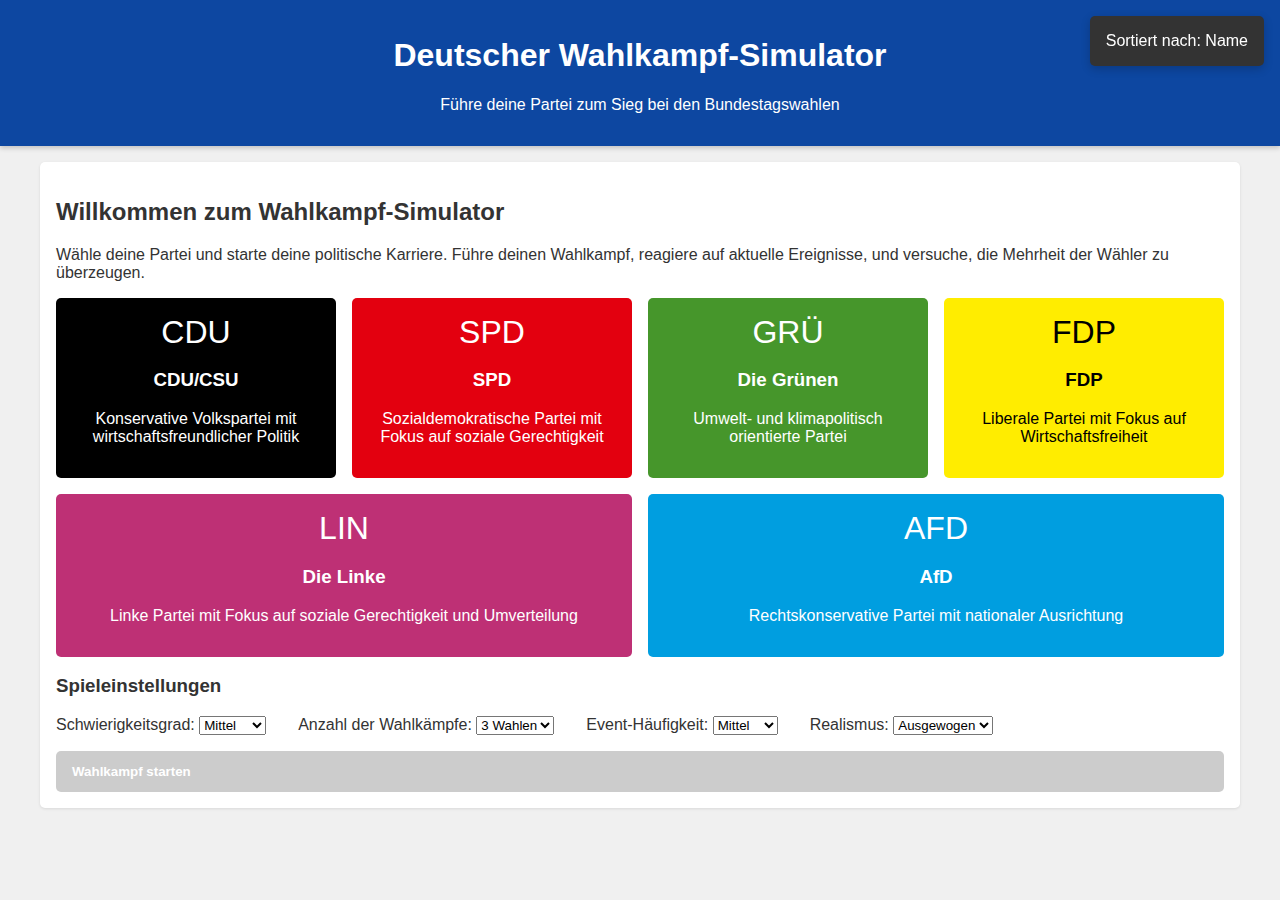
==== commit 8f3d0a00: "Add files via upload" ====
--- a/WahlkampfSimulator/index.html
+++ b/WahlkampfSimulator/index.html
@@ -6,6 +6,7 @@
     <title>Deutscher Wahlkampf-Simulator</title>
     <link rel="stylesheet" href="index.css">
     <link rel="stylesheet" href="staff.css">
+    <link rel="stylesheet" href="bundeslaender.css">
 </head>
 <body>
     <header>
@@ -345,6 +346,68 @@
                         
                         <div class="tab-content" data-tab="regions">
                             <h3>Bundesländer</h3>
+<!-- Füge diesen Code direkt unter der <h3>Bundesländer</h3> im regions tab-content Bereich ein -->
+<div class="states-control-panel">
+    <div class="states-filters">
+        <select id="states-region-filter" onchange="filterStates()">
+            <option value="all">Alle Bundesländer</option>
+            <option value="east">Ostdeutschland (Neue Bundesländer)</option>
+            <option value="west">Westdeutschland (Alte Bundesländer)</option>
+        </select>
+        
+        <select id="states-sort" onchange="sortStates()">
+            <option value="name">Nach Name</option>
+            <option value="support-desc">Höchste Zustimmung</option>
+            <option value="support-asc">Niedrigste Zustimmung</option>
+            <option value="population">Nach Einwohnern</option>
+        </select>
+    </div>
+    
+    <div class="states-actions">
+        <button class="action-btn small-btn" onclick="showRegionalCampaignModal()">Regionale Kampagne</button>
+        <button class="action-btn small-btn" onclick="resetStateFocus()">Fokus zurücksetzen</button>
+    </div>
+</div>
+
+<!-- Container für die Bundesländer-Karten (Bestehender Code) -->
+<div class="states-map">
+    <!-- Hier werden die Bundesländer-Karten eingefügt -->
+</div>
+
+<!-- Modal für regionale Kampagnen -->
+<div id="regional-campaign-modal" class="modal">
+    <div class="modal-content">
+        <div class="modal-header">
+            <h3>Regionale Kampagne planen</h3>
+            <span class="close-btn" onclick="closeRegionalCampaignModal()">&times;</span>
+        </div>
+        <div id="regional-campaign-content">
+            <p>Wähle die Bundesländer aus, in denen du eine regionale Kampagne durchführen möchtest:</p>
+            
+            <div class="state-selection">
+                <!-- Wird dynamisch gefüllt -->
+            </div>
+            
+            <div class="campaign-cost">
+                <p>Kosten: <span id="regional-campaign-cost">100.000 €</span></p>
+            </div>
+            
+            <div class="campaign-options">
+                <h4>Kampagnenart:</h4>
+                <select id="campaign-type">
+                    <option value="standard">Standard-Kampagne (+1,5% in ausgewählten Ländern)</option>
+                    <option value="intensive">Intensive Kampagne (+3% in ausgewählten Ländern)</option>
+                    <option value="focused">Fokussierte Kampagne (+4,5% in ausgewählten Ländern)</option>
+                </select>
+            </div>
+            
+            <div style="margin-top: 1rem; display: flex; justify-content: space-between;">
+                <button class="action-btn" onclick="closeRegionalCampaignModal()">Abbrechen</button>
+                <button class="action-btn" onclick="startRegionalCampaign()">Kampagne starten</button>
+            </div>
+        </div>
+    </div>
+</div>
                             <p>Verfolge deine Umfragewerte in den verschiedenen Bundesländern und plane regionale Kampagnen.</p>
                             
                             <div class="states-map">
@@ -596,5 +659,6 @@
     </main>
     <script src="index.js"></script>
     <script src="staff.js"></script>
+    <script src="bundeslaender.js"></script>
 </body>
 </html>--- a/WahlkampfSimulator/bundeslaender.css
+++ b/WahlkampfSimulator/bundeslaender.css
@@ -0,0 +1,180 @@
+/* Styling für das Bundesländer-Untermenü */
+.states-control-panel {
+    background-color: #f5f7fa;
+    border-radius: 8px;
+    padding: 1rem;
+    margin-bottom: 1rem;
+    display: flex;
+    justify-content: space-between;
+    align-items: center;
+    box-shadow: 0 2px 5px rgba(0,0,0,0.05);
+    flex-wrap: wrap;
+    gap: 0.5rem;
+}
+
+.states-filters {
+    display: flex;
+    gap: 0.5rem;
+    flex-wrap: wrap;
+}
+
+.states-filters select {
+    padding: 0.5rem;
+    border-radius: 5px;
+    border: 1px solid #ddd;
+    background-color: white;
+    min-width: 150px;
+}
+
+.states-actions {
+    display: flex;
+    gap: 0.5rem;
+    flex-wrap: wrap;
+}
+
+.small-btn {
+    padding: 0.5rem 1rem;
+    font-size: 0.9rem;
+}
+
+/* Styling für die Bundesländer-Karten */
+.state {
+    position: relative;
+    transition: all 0.3s ease;
+}
+
+.state:hover {
+    transform: translateY(-5px);
+    box-shadow: 0 5px 15px rgba(0,0,0,0.1);
+}
+
+.state-focus {
+    position: absolute;
+    top: 5px;
+    right: 5px;
+    width: 12px;
+    height: 12px;
+    border-radius: 50%;
+    background-color: var(--primary-color);
+    display: none;
+    animation: pulse 2s infinite;
+}
+
+.state.focused .state-focus {
+    display: block;
+}
+
+/* Zusätzliche Klasse für den aktuellen Kampagnenfokus */
+.state.active-campaign {
+    border: 2px solid var(--primary-color);
+    animation: pulse 2s infinite;
+}
+
+/* Farbkodierung für Ost- und Westdeutschland */
+.state[data-region="east"] { border-left: 3px solid #ff8a65; }
+.state[data-region="west"] { border-left: 3px solid #4285f4; }
+
+/* Legende für Regionen */
+.region-legend {
+    display: flex;
+    justify-content: center;
+    gap: 1rem;
+    margin: 0.5rem 0 1rem;
+    flex-wrap: wrap;
+}
+
+.region-legend-item {
+    display: flex;
+    align-items: center;
+    font-size: 0.8rem;
+}
+
+.region-legend-color {
+    width: 12px;
+    height: 12px;
+    margin-right: 5px;
+    border-radius: 2px;
+}
+
+.legend-east { background-color: #ff8a65; }
+.legend-west { background-color: #4285f4; }
+
+/* Styling für das regionale Kampagnen-Modal */
+#regional-campaign-modal .state-selection {
+    display: grid;
+    grid-template-columns: repeat(auto-fill, minmax(180px, 1fr));
+    gap: 0.5rem;
+    margin: 1rem 0;
+    max-height: 300px;
+    overflow-y: auto;
+}
+
+#regional-campaign-modal .state-option {
+    display: flex;
+    align-items: center;
+    padding: 0.5rem;
+    border: 1px solid #ddd;
+    border-radius: 5px;
+    cursor: pointer;
+    transition: all 0.2s ease;
+}
+
+#regional-campaign-modal .state-option:hover {
+    background-color: #f0f0f0;
+    transform: translateY(-2px);
+}
+
+#regional-campaign-modal .state-option.selected {
+    background-color: #e3f2fd;
+    border-color: var(--primary-color);
+}
+
+#regional-campaign-modal .state-option .state-marker {
+    width: 10px;
+    height: 10px;
+    border-radius: 50%;
+    margin-right: 8px;
+}
+
+.campaign-cost {
+    background-color: #f5f7fa;
+    padding: 0.5rem 1rem;
+    border-radius: 5px;
+    margin: 1rem 0;
+    font-weight: bold;
+}
+
+.campaign-options {
+    margin: 1rem 0;
+}
+
+.campaign-options h4 {
+    margin-bottom: 0.5rem;
+}
+
+.campaign-options select {
+    width: 100%;
+    padding: 0.5rem;
+    border-radius: 5px;
+    border: 1px solid #ddd;
+}
+
+/* Medien-Queries für Responsivität */
+@media (max-width: 768px) {
+    .states-control-panel {
+        flex-direction: column;
+        align-items: stretch;
+    }
+    
+    .states-filters, .states-actions {
+        width: 100%;
+    }
+    
+    .states-filters select {
+        flex: 1;
+    }
+    
+    #regional-campaign-modal .state-selection {
+        grid-template-columns: repeat(auto-fill, minmax(140px, 1fr));
+    }
+}